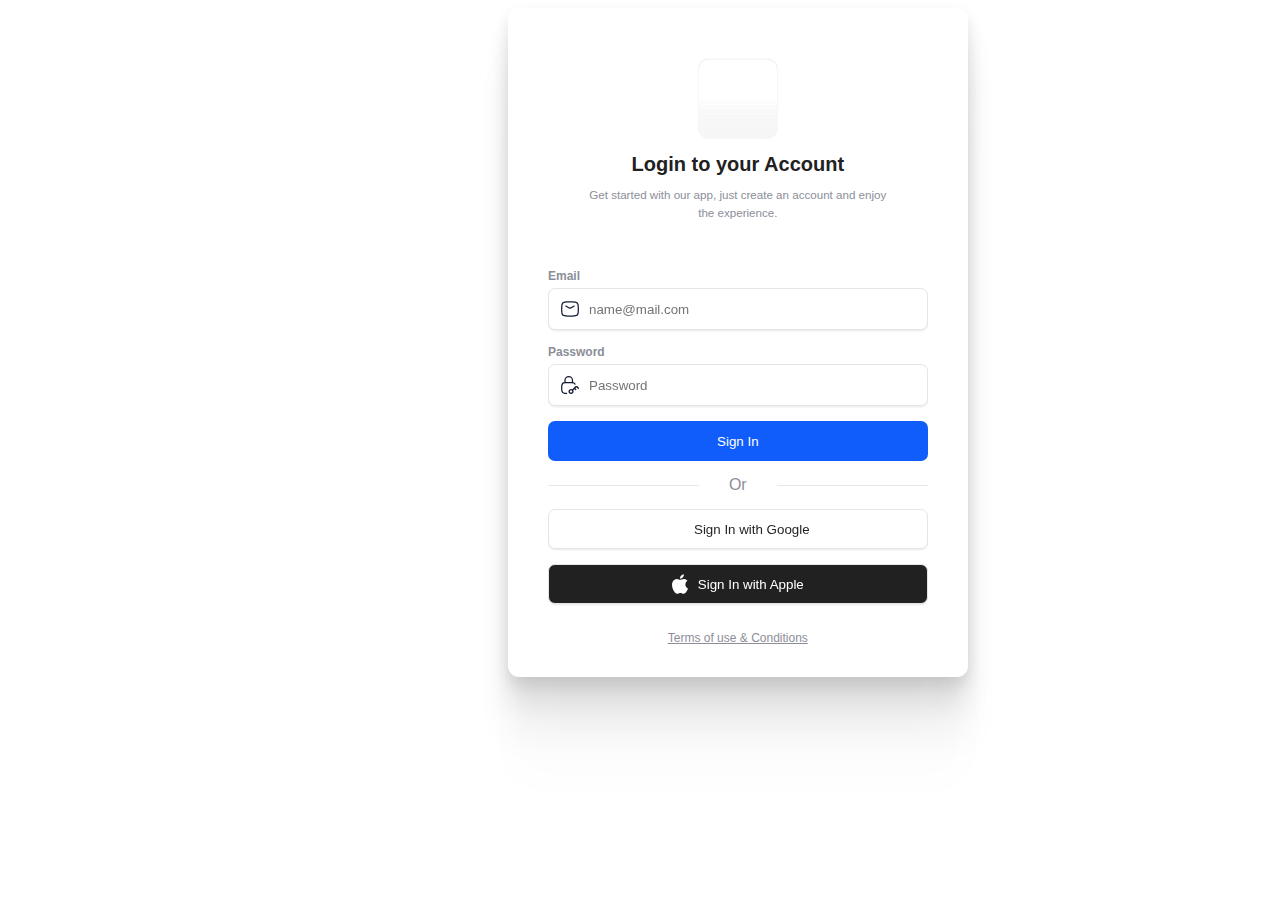
==== getMyScholarship/src/main/webapp/login.html @ 85b839ce "updated local database and added frontend" ====
<!DOCTYPE html>
<html lang="en">
<head>
    <meta charset="UTF-8">
    <meta http-equiv="X-UA-Compatible" content="IE=edge">
    <meta name="viewport" content="width=device-width, initial-scale=1.0">
    <title>LOGIN</title>
    <link rel="stylesheet" href="logins.css">
</head>
<body>
    <form class="form_container">
        <div class="logo_container"></div>
        <div class="title_container">
          <p class="title">Login to your Account</p>
          <span class="subtitle">Get started with our app, just create an account and enjoy the experience.</span>
        </div>
        <br>
        <div class="input_container">
          <label class="input_label" for="email_field">Email</label>
          <svg fill="none" viewBox="0 0 24 24" height="24" width="24" xmlns="http://www.w3.org/2000/svg" class="icon">
            <path stroke-linejoin="round" stroke-linecap="round" stroke-width="1.5" stroke="#141B34" d="M7 8.5L9.94202 10.2394C11.6572 11.2535 12.3428 11.2535 14.058 10.2394L17 8.5"></path>
            <path stroke-linejoin="round" stroke-width="1.5" stroke="#141B34" d="M2.01577 13.4756C2.08114 16.5412 2.11383 18.0739 3.24496 19.2094C4.37608 20.3448 5.95033 20.3843 9.09883 20.4634C11.0393 20.5122 12.9607 20.5122 14.9012 20.4634C18.0497 20.3843 19.6239 20.3448 20.7551 19.2094C21.8862 18.0739 21.9189 16.5412 21.9842 13.4756C22.0053 12.4899 22.0053 11.5101 21.9842 10.5244C21.9189 7.45886 21.8862 5.92609 20.7551 4.79066C19.6239 3.65523 18.0497 3.61568 14.9012 3.53657C12.9607 3.48781 11.0393 3.48781 9.09882 3.53656C5.95033 3.61566 4.37608 3.65521 3.24495 4.79065C2.11382 5.92608 2.08114 7.45885 2.01576 10.5244C1.99474 11.5101 1.99475 12.4899 2.01577 13.4756Z"></path>
          </svg>
          <input placeholder="name@mail.com" title="Inpit title" name="input-name" type="text" class="input_field" id="email_field">
        </div>
        <div class="input_container">
          <label class="input_label" for="password_field">Password</label>
          <svg fill="none" viewBox="0 0 24 24" height="24" width="24" xmlns="http://www.w3.org/2000/svg" class="icon">
            <path stroke-linecap="round" stroke-width="1.5" stroke="#141B34" d="M18 11.0041C17.4166 9.91704 16.273 9.15775 14.9519 9.0993C13.477 9.03404 11.9788 9 10.329 9C8.67911 9 7.18091 9.03404 5.70604 9.0993C3.95328 9.17685 2.51295 10.4881 2.27882 12.1618C2.12602 13.2541 2 14.3734 2 15.5134C2 16.6534 2.12602 17.7727 2.27882 18.865C2.51295 20.5387 3.95328 21.8499 5.70604 21.9275C6.42013 21.9591 7.26041 21.9834 8 22"></path>
            <path stroke-linejoin="round" stroke-linecap="round" stroke-width="1.5" stroke="#141B34" d="M6 9V6.5C6 4.01472 8.01472 2 10.5 2C12.9853 2 15 4.01472 15 6.5V9"></path>
            <path fill="#141B34" d="M21.2046 15.1045L20.6242 15.6956V15.6956L21.2046 15.1045ZM21.4196 16.4767C21.7461 16.7972 22.2706 16.7924 22.5911 16.466C22.9116 16.1395 22.9068 15.615 22.5804 15.2945L21.4196 16.4767ZM18.0228 15.1045L17.4424 14.5134V14.5134L18.0228 15.1045ZM18.2379 18.0387C18.5643 18.3593 19.0888 18.3545 19.4094 18.028C19.7299 17.7016 19.7251 17.1771 19.3987 16.8565L18.2379 18.0387ZM14.2603 20.7619C13.7039 21.3082 12.7957 21.3082 12.2394 20.7619L11.0786 21.9441C12.2794 23.1232 14.2202 23.1232 15.4211 21.9441L14.2603 20.7619ZM12.2394 20.7619C11.6914 20.2239 11.6914 19.358 12.2394 18.82L11.0786 17.6378C9.86927 18.8252 9.86927 20.7567 11.0786 21.9441L12.2394 20.7619ZM12.2394 18.82C12.7957 18.2737 13.7039 18.2737 14.2603 18.82L15.4211 17.6378C14.2202 16.4587 12.2794 16.4587 11.0786 17.6378L12.2394 18.82ZM14.2603 18.82C14.8082 19.358 14.8082 20.2239 14.2603 20.7619L15.4211 21.9441C16.6304 20.7567 16.6304 18.8252 15.4211 17.6378L14.2603 18.82ZM20.6242 15.6956L21.4196 16.4767L22.5804 15.2945L21.785 14.5134L20.6242 15.6956ZM15.4211 18.82L17.8078 16.4767L16.647 15.2944L14.2603 17.6377L15.4211 18.82ZM17.8078 16.4767L18.6032 15.6956L17.4424 14.5134L16.647 15.2945L17.8078 16.4767ZM16.647 16.4767L18.2379 18.0387L19.3987 16.8565L17.8078 15.2945L16.647 16.4767ZM21.785 14.5134C21.4266 14.1616 21.0998 13.8383 20.7993 13.6131C20.4791 13.3732 20.096 13.1716 19.6137 13.1716V14.8284C19.6145 14.8284 19.619 14.8273 19.6395 14.8357C19.6663 14.8466 19.7183 14.8735 19.806 14.9391C19.9969 15.0822 20.2326 15.3112 20.6242 15.6956L21.785 14.5134ZM18.6032 15.6956C18.9948 15.3112 19.2305 15.0822 19.4215 14.9391C19.5091 14.8735 19.5611 14.8466 19.5879 14.8357C19.6084 14.8273 19.6129 14.8284 19.6137 14.8284V13.1716C19.1314 13.1716 18.7483 13.3732 18.4281 13.6131C18.1276 13.8383 17.8008 14.1616 17.4424 14.5134L18.6032 15.6956Z"></path>
          </svg>
          <input placeholder="Password" title="Inpit title" name="input-name" type="password" class="input_field" id="password_field">
        </div>
        <button title="Sign In" type="submit" class="sign-in_btn">
          <span>Sign In</span>
        </button>
      
        <div class="separator">
          <hr class="line">
          <span>Or</span>
          <hr class="line">
        </div>
        <button title="Sign In" type="submit" class="sign-in_ggl">
          <svg height="18" width="18" viewBox="0 0 32 32" xmlns:xlink="http://www.w3.org/1999/xlink" xmlns="http://www.w3.org/2000/svg">
            <defs>
              <path d="M44.5 20H24v8.5h11.8C34.7 33.9 30.1 37 24 37c-7.2 0-13-5.8-13-13s5.8-13 13-13c3.1 0 5.9 1.1 8.1 2.9l6.4-6.4C34.6 4.1 29.6 2 24 2 11.8 2 2 11.8 2 24s9.8 22 22 22c11 0 21-8 21-22 0-1.3-.2-2.7-.5-4z" id="A"></path>
            </defs>
            <clipPath id="B">
              
            </clipPath>
            <g transform="matrix(.727273 0 0 .727273 -.954545 -1.45455)">
              <path fill="#fbbc05" clip-path="url(#B)" d="M0 37V11l17 13z"></path>
              <path fill="#ea4335" clip-path="url(#B)" d="M0 11l17 13 7-6.1L48 14V0H0z"></path>
              <path fill="#34a853" clip-path="url(#B)" d="M0 37l30-23 7.9 1L48 0v48H0z"></path>
              <path fill="#4285f4" clip-path="url(#B)" d="M48 48L17 24l-4-3 35-10z"></path>
            </g>
          </svg>
          <span>Sign In with Google</span>
        </button>
        <button title="Sign In" type="submit" class="sign-in_apl">
          <svg preserveAspectRatio="xMidYMid" version="1.1" viewBox="0 0 256 315" height="20px" width="16px" xmlns:xlink="http://www.w3.org/1999/xlink" xmlns="http://www.w3.org/2000/svg">
            <g>
              <path fill="#ffffff" d="M213.803394,167.030943 C214.2452,214.609646 255.542482,230.442639 256,230.644727 C255.650812,231.761357 249.401383,253.208293 234.24263,275.361446 C221.138555,294.513969 207.538253,313.596333 186.113759,313.991545 C165.062051,314.379442 158.292752,301.507828 134.22469,301.507828 C110.163898,301.507828 102.642899,313.596301 82.7151126,314.379442 C62.0350407,315.16201 46.2873831,293.668525 33.0744079,274.586162 C6.07529317,235.552544 -14.5576169,164.286328 13.147166,116.18047 C26.9103111,92.2909053 51.5060917,77.1630356 78.2026125,76.7751096 C98.5099145,76.3877456 117.677594,90.4371851 130.091705,90.4371851 C142.497945,90.4371851 165.790755,73.5415029 190.277627,76.0228474 C200.528668,76.4495055 229.303509,80.1636878 247.780625,107.209389 C246.291825,108.132333 213.44635,127.253405 213.803394,167.030988 M174.239142,50.1987033 C185.218331,36.9088319 192.607958,18.4081019 190.591988,0 C174.766312,0.636050225 155.629514,10.5457909 144.278109,23.8283506 C134.10507,35.5906758 125.195775,54.4170275 127.599657,72.4607932 C145.239231,73.8255433 163.259413,63.4970262 174.239142,50.1987249"></path>
            </g>
          </svg>
          <span>Sign In with Apple</span>
        </button>
        <p class="note">Terms of use &amp; Conditions</p>
      </form>
</body>
</html>
---- getMyScholarship/src/main/webapp/logins.css ----
.form_container {
    width: fit-content;
    height: fit-content;
    display: flex;
    flex-direction: column;
    align-items: center;
    justify-content: center;
    gap: 15px;
    padding: 50px 40px 20px 40px;
    background-color: #ffffff;
    box-shadow: 0px 106px 42px rgba(0, 0, 0, 0.01),
      0px 59px 36px rgba(0, 0, 0, 0.05), 0px 26px 26px rgba(0, 0, 0, 0.09),
      0px 7px 15px rgba(0, 0, 0, 0.1), 0px 0px 0px rgba(0, 0, 0, 0.1);
    border-radius: 11px;
    font-family: "Inter", sans-serif;
    margin-left: 500px;
  }
  
  .logo_container {
    box-sizing: border-box;
    width: 80px;
    height: 80px;
    background: linear-gradient(180deg, rgba(248, 248, 248, 0) 50%, #F8F8F888 100%);
    border: 1px solid #F7F7F8;
    filter: drop-shadow(0px 0.5px 0.5px #EFEFEF) drop-shadow(0px 1px 0.5px rgba(239, 239, 239, 0.5));
    border-radius: 11px;
  }
  
  .title_container {
    display: flex;
    flex-direction: column;
    align-items: center;
    justify-content: center;
    gap: 10px;
  }
  
  .title {
    margin: 0;
    font-size: 1.25rem;
    font-weight: 700;
    color: #212121;
  }
  
  .subtitle {
    font-size: 0.725rem;
    max-width: 80%;
    text-align: center;
    line-height: 1.1rem;
    color: #8B8E98
  }
  
  .input_container {
    width: 100%;
    height: fit-content;
    position: relative;
    display: flex;
    flex-direction: column;
    gap: 5px;
  }
  
  .icon {
    width: 20px;
    position: absolute;
    z-index: 99;
    left: 12px;
    bottom: 9px;
  }
  
  .input_label {
    font-size: 0.75rem;
    color: #8B8E98;
    font-weight: 600;
  }
  
  .input_field {
    width: auto;
    height: 40px;
    padding: 0 0 0 40px;
    border-radius: 7px;
    outline: none;
    border: 1px solid #e5e5e5;
    filter: drop-shadow(0px 1px 0px #efefef)
      drop-shadow(0px 1px 0.5px rgba(239, 239, 239, 0.5));
    transition: all 0.3s cubic-bezier(0.15, 0.83, 0.66, 1);
  }
  
  .input_field:focus {
    border: 1px solid transparent;
    box-shadow: 0px 0px 0px 2px #242424;
    background-color: transparent;
  }
  
  .sign-in_btn {
    width: 100%;
    height: 40px;
    border: 0;
    background: #115DFC;
    border-radius: 7px;
    outline: none;
    color: #ffffff;
    cursor: pointer;
  }
  
  .sign-in_ggl {
    width: 100%;
    height: 40px;
    display: flex;
    align-items: center;
    justify-content: center;
    gap: 10px;
    background: #ffffff;
    border-radius: 7px;
    outline: none;
    color: #242424;
    border: 1px solid #e5e5e5;
    filter: drop-shadow(0px 1px 0px #efefef)
      drop-shadow(0px 1px 0.5px rgba(239, 239, 239, 0.5));
    cursor: pointer;
  }
  
  .sign-in_apl {
    width: 100%;
    height: 40px;
    display: flex;
    align-items: center;
    justify-content: center;
    gap: 10px;
    background: #212121;
    border-radius: 7px;
    outline: none;
    color: #ffffff;
    border: 1px solid #e5e5e5;
    filter: drop-shadow(0px 1px 0px #efefef)
      drop-shadow(0px 1px 0.5px rgba(239, 239, 239, 0.5));
    cursor: pointer;
  }
  
  .separator {
    width: 100%;
    display: flex;
    align-items: center;
    justify-content: center;
    gap: 30px;
    color: #8B8E98;
  }
  
  .separator .line {
    display: block;
    width: 100%;
    height: 1px;
    border: 0;
    background-color: #e8e8e8;
  }
  
  .note {
    font-size: 0.75rem;
    color: #8B8E98;
    text-decoration: underline;
  }
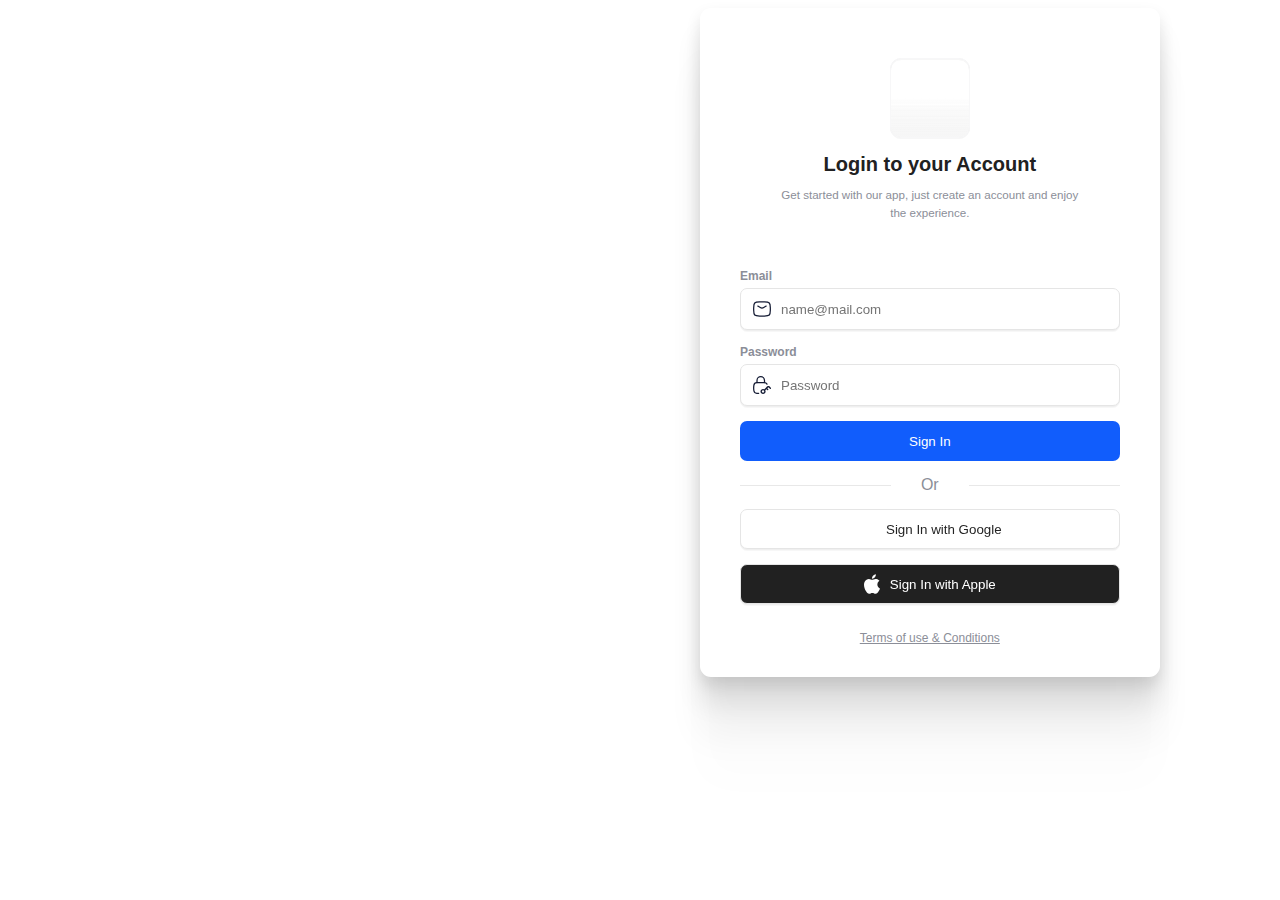
==== commit 5da039e8: "Project Maintainance" ====
--- a/getMyScholarship/src/main/webapp/login.html
+++ b/getMyScholarship/src/main/webapp/login.html
@@ -6,68 +6,85 @@
     <meta name="viewport" content="width=device-width, initial-scale=1.0">
     <title>LOGIN</title>
     <link rel="stylesheet" href="logins.css">
+    <script>
+        function redirectToUpdatePage() {
+            window.location.href = "update.html";
+        }
+    </script>
 </head>
-<body>
-    <form class="form_container">
-        <div class="logo_container"></div>
-        <div class="title_container">
-          <p class="title">Login to your Account</p>
-          <span class="subtitle">Get started with our app, just create an account and enjoy the experience.</span>
-        </div>
-        <br>
-        <div class="input_container">
-          <label class="input_label" for="email_field">Email</label>
-          <svg fill="none" viewBox="0 0 24 24" height="24" width="24" xmlns="http://www.w3.org/2000/svg" class="icon">
+<body style="align-items: center; margin-left:200px;">
+<form class="form_container">
+    <div class="logo_container"></div>
+    <div class="title_container">
+        <p class="title">Login to your Account</p>
+        <span class="subtitle">Get started with our app, just create an account and enjoy the experience.</span>
+    </div>
+    <br>
+    <div class="input_container">
+        <label class="input_label" >Email</label>
+        <svg fill="none" viewBox="0 0 24 24" height="24" width="24" xmlns="http://www.w3.org/2000/svg" class="icon">
             <path stroke-linejoin="round" stroke-linecap="round" stroke-width="1.5" stroke="#141B34" d="M7 8.5L9.94202 10.2394C11.6572 11.2535 12.3428 11.2535 14.058 10.2394L17 8.5"></path>
             <path stroke-linejoin="round" stroke-width="1.5" stroke="#141B34" d="M2.01577 13.4756C2.08114 16.5412 2.11383 18.0739 3.24496 19.2094C4.37608 20.3448 5.95033 20.3843 9.09883 20.4634C11.0393 20.5122 12.9607 20.5122 14.9012 20.4634C18.0497 20.3843 19.6239 20.3448 20.7551 19.2094C21.8862 18.0739 21.9189 16.5412 21.9842 13.4756C22.0053 12.4899 22.0053 11.5101 21.9842 10.5244C21.9189 7.45886 21.8862 5.92609 20.7551 4.79066C19.6239 3.65523 18.0497 3.61568 14.9012 3.53657C12.9607 3.48781 11.0393 3.48781 9.09882 3.53656C5.95033 3.61566 4.37608 3.65521 3.24495 4.79065C2.11382 5.92608 2.08114 7.45885 2.01576 10.5244C1.99474 11.5101 1.99475 12.4899 2.01577 13.4756Z"></path>
-          </svg>
-          <input placeholder="name@mail.com" title="Inpit title" name="input-name" type="text" class="input_field" id="email_field">
-        </div>
-        <div class="input_container">
-          <label class="input_label" for="password_field">Password</label>
-          <svg fill="none" viewBox="0 0 24 24" height="24" width="24" xmlns="http://www.w3.org/2000/svg" class="icon">
+        </svg>
+        <input placeholder="name@mail.com" title="Input title" name="input-name" type="text" class="input_field" id="email_field">
+    </div>
+    <div class="input_container">
+        <label class="input_label" >Password</label>
+        <svg fill="none" viewBox="0 0 24 24" height="24" width="24" xmlns="http://www.w3.org/2000/svg" class="icon">
             <path stroke-linecap="round" stroke-width="1.5" stroke="#141B34" d="M18 11.0041C17.4166 9.91704 16.273 9.15775 14.9519 9.0993C13.477 9.03404 11.9788 9 10.329 9C8.67911 9 7.18091 9.03404 5.70604 9.0993C3.95328 9.17685 2.51295 10.4881 2.27882 12.1618C2.12602 13.2541 2 14.3734 2 15.5134C2 16.6534 2.12602 17.7727 2.27882 18.865C2.51295 20.5387 3.95328 21.8499 5.70604 21.9275C6.42013 21.9591 7.26041 21.9834 8 22"></path>
             <path stroke-linejoin="round" stroke-linecap="round" stroke-width="1.5" stroke="#141B34" d="M6 9V6.5C6 4.01472 8.01472 2 10.5 2C12.9853 2 15 4.01472 15 6.5V9"></path>
             <path fill="#141B34" d="M21.2046 15.1045L20.6242 15.6956V15.6956L21.2046 15.1045ZM21.4196 16.4767C21.7461 16.7972 22.2706 16.7924 22.5911 16.466C22.9116 16.1395 22.9068 15.615 22.5804 15.2945L21.4196 16.4767ZM18.0228 15.1045L17.4424 14.5134V14.5134L18.0228 15.1045ZM18.2379 18.0387C18.5643 18.3593 19.0888 18.3545 19.4094 18.028C19.7299 17.7016 19.7251 17.1771 19.3987 16.8565L18.2379 18.0387ZM14.2603 20.7619C13.7039 21.3082 12.7957 21.3082 12.2394 20.7619L11.0786 21.9441C12.2794 23.1232 14.2202 23.1232 15.4211 21.9441L14.2603 20.7619ZM12.2394 20.7619C11.6914 20.2239 11.6914 19.358 12.2394 18.82L11.0786 17.6378C9.86927 18.8252 9.86927 20.7567 11.0786 21.9441L12.2394 20.7619ZM12.2394 18.82C12.7957 18.2737 13.7039 18.2737 14.2603 18.82L15.4211 17.6378C14.2202 16.4587 12.2794 16.4587 11.0786 17.6378L12.2394 18.82ZM14.2603 18.82C14.8082 19.358 14.8082 20.2239 14.2603 20.7619L15.4211 21.9441C16.6304 20.7567 16.6304 18.8252 15.4211 17.6378L14.2603 18.82ZM20.6242 15.6956L21.4196 16.4767L22.5804 15.2945L21.785 14.5134L20.6242 15.6956ZM15.4211 18.82L17.8078 16.4767L16.647 15.2944L14.2603 17.6377L15.4211 18.82ZM17.8078 16.4767L18.6032 15.6956L17.4424 14.5134L16.647 15.2945L17.8078 16.4767ZM16.647 16.4767L18.2379 18.0387L19.3987 16.8565L17.8078 15.2945L16.647 16.4767ZM21.785 14.5134C21.4266 14.1616 21.0998 13.8383 20.7993 13.6131C20.4791 13.3732 20.096 13.1716 19.6137 13.1716V14.8284C19.6145 14.8284 19.619 14.8273 19.6395 14.8357C19.6663 14.8466 19.7183 14.8735 19.806 14.9391C19.9969 15.0822 20.2326 15.3112 20.6242 15.6956L21.785 14.5134ZM18.6032 15.6956C18.9948 15.3112 19.2305 15.0822 19.4215 14.9391C19.5091 14.8735 19.5611 14.8466 19.5879 14.8357C19.6084 14.8273 19.6129 14.8284 19.6137 14.8284V13.1716C19.1314 13.1716 18.7483 13.3732 18.4281 13.6131C18.1276 13.8383 17.8008 14.1616 17.4424 14.5134L18.6032 15.6956Z"></path>
-          </svg>
-          <input placeholder="Password" title="Inpit title" name="input-name" type="password" class="input_field" id="password_field">
-        </div>
-        <button title="Sign In" type="submit" class="sign-in_btn">
-          <span>Sign In</span>
-        </button>
-      
-        <div class="separator">
-          <hr class="line">
-          <span>Or</span>
-          <hr class="line">
-        </div>
-        <button title="Sign In" type="submit" class="sign-in_ggl">
-          <svg height="18" width="18" viewBox="0 0 32 32" xmlns:xlink="http://www.w3.org/1999/xlink" xmlns="http://www.w3.org/2000/svg">
+        </svg>
+        <input placeholder="Password" title="Input title" name="input-name" type="password" class="input_field" id="password_field">
+
+    </div>
+<!--    <a href="update.html" class="input_container" style="margin-top: 20px;">-->
+<!--        <button title="Sign In" type="submit" class="sign-in_btn">-->
+<!--            <span>Sign In</span>-->
+<!--        </button>-->
+<!--        -->
+<!--    </a>-->
+
+    <button title="Sign In" type="button" class="sign-in_btn" onclick="redirectToUpdatePage()">
+        <span>Sign In</span>
+
+    </button>
+
+    <div class="separator">
+        <hr class="line">
+        <span>Or</span>
+        <hr class="line">
+    </div>
+    <button title="Sign In" type="submit" class="sign-in_ggl">
+        <svg height="18" width="18" viewBox="0 0 32 32" xmlns:xlink="http://www.w3.org/1999/xlink" xmlns="http://www.w3.org/2000/svg">
             <defs>
-              <path d="M44.5 20H24v8.5h11.8C34.7 33.9 30.1 37 24 37c-7.2 0-13-5.8-13-13s5.8-13 13-13c3.1 0 5.9 1.1 8.1 2.9l6.4-6.4C34.6 4.1 29.6 2 24 2 11.8 2 2 11.8 2 24s9.8 22 22 22c11 0 21-8 21-22 0-1.3-.2-2.7-.5-4z" id="A"></path>
+                <path d="M44.5 20H24v8.5h11.8C34.7 33.9 30.1 37 24 37c-7.2 0-13-5.8-13-13s5.8-13 13-13c3.1 0 5.9 1.1 8.1 2.9l6.4-6.4C34.6 4.1 29.6 2 24 2 11.8 2 2 11.8 2 24s9.8 22 22 22c11 0 21-8 21-22 0-1.3-.2-2.7-.5-4z" id="A"></path>
             </defs>
             <clipPath id="B">
-              
+
             </clipPath>
             <g transform="matrix(.727273 0 0 .727273 -.954545 -1.45455)">
-              <path fill="#fbbc05" clip-path="url(#B)" d="M0 37V11l17 13z"></path>
-              <path fill="#ea4335" clip-path="url(#B)" d="M0 11l17 13 7-6.1L48 14V0H0z"></path>
-              <path fill="#34a853" clip-path="url(#B)" d="M0 37l30-23 7.9 1L48 0v48H0z"></path>
-              <path fill="#4285f4" clip-path="url(#B)" d="M48 48L17 24l-4-3 35-10z"></path>
+                <path fill="#fbbc05" clip-path="url(#B)" d="M0 37V11l17 13z"></path>
+                <path fill="#ea4335" clip-path="url(#B)" d="M0 11l17 13 7-6.1L48 14V0H0z"></path>
+                <path fill="#34a853" clip-path="url(#B)" d="M0 37l30-23 7.9 1L48 0v48H0z"></path>
+                <path fill="#4285f4" clip-path="url(#B)" d="M48 48L17 24l-4-3 35-10z"></path>
             </g>
-          </svg>
-          <span>Sign In with Google</span>
-        </button>
-        <button title="Sign In" type="submit" class="sign-in_apl">
-          <svg preserveAspectRatio="xMidYMid" version="1.1" viewBox="0 0 256 315" height="20px" width="16px" xmlns:xlink="http://www.w3.org/1999/xlink" xmlns="http://www.w3.org/2000/svg">
+        </svg>
+        <span>Sign In with Google</span>
+    </button>
+    <button title="Sign In" type="submit" class="sign-in_apl">
+        <svg preserveAspectRatio="xMidYMid" version="1.1" viewBox="0 0 256 315" height="20px" width="16px" xmlns:xlink="http://www.w3.org/1999/xlink" xmlns="http://www.w3.org/2000/svg">
             <g>
-              <path fill="#ffffff" d="M213.803394,167.030943 C214.2452,214.609646 255.542482,230.442639 256,230.644727 C255.650812,231.761357 249.401383,253.208293 234.24263,275.361446 C221.138555,294.513969 207.538253,313.596333 186.113759,313.991545 C165.062051,314.379442 158.292752,301.507828 134.22469,301.507828 C110.163898,301.507828 102.642899,313.596301 82.7151126,314.379442 C62.0350407,315.16201 46.2873831,293.668525 33.0744079,274.586162 C6.07529317,235.552544 -14.5576169,164.286328 13.147166,116.18047 C26.9103111,92.2909053 51.5060917,77.1630356 78.2026125,76.7751096 C98.5099145,76.3877456 117.677594,90.4371851 130.091705,90.4371851 C142.497945,90.4371851 165.790755,73.5415029 190.277627,76.0228474 C200.528668,76.4495055 229.303509,80.1636878 247.780625,107.209389 C246.291825,108.132333 213.44635,127.253405 213.803394,167.030988 M174.239142,50.1987033 C185.218331,36.9088319 192.607958,18.4081019 190.591988,0 C174.766312,0.636050225 155.629514,10.5457909 144.278109,23.8283506 C134.10507,35.5906758 125.195775,54.4170275 127.599657,72.4607932 C145.239231,73.8255433 163.259413,63.4970262 174.239142,50.1987249"></path>
+                <path fill="#ffffff" d="M213.803394,167.030943 C214.2452,214.609646 255.542482,230.442639 256,230.644727 C255.650812,231.761357 249.401383,253.208293 234.24263,275.361446 C221.138555,294.513969 207.538253,313.596333 186.113759,313.991545 C165.062051,314.379442 158.292752,301.507828 134.22469,301.507828 C110.163898,301.507828 102.642899,313.596301 82.7151126,314.379442 C62.0350407,315.16201 46.2873831,293.668525 33.0744079,274.586162 C6.07529317,235.552544 -14.5576169,164.286328 13.147166,116.18047 C26.9103111,92.2909053 51.5060917,77.1630356 78.2026125,76.7751096 C98.5099145,76.3877456 117.677594,90.4371851 130.091705,90.4371851 C142.497945,90.4371851 165.790755,73.5415029 190.277627,76.0228474 C200.528668,76.4495055 229.303509,80.1636878 247.780625,107.209389 C246.291825,108.132333 213.44635,127.253405 213.803394,167.030988 M174.239142,50.1987033 C185.218331,36.9088319 192.607958,18.4081019 190.591988,0 C174.766312,0.636050225 155.629514,10.5457909 144.278109,23.8283506 C134.10507,35.5906758 125.195775,54.4170275 127.599657,72.4607932 C145.239231,73.8255433 163.259413,63.4970262 174.239142,50.1987249"></path>
             </g>
-          </svg>
-          <span>Sign In with Apple</span>
-        </button>
-        <p class="note">Terms of use &amp; Conditions</p>
-      </form>
+        </svg>
+        <span>Sign In with Apple</span>
+    </button>
+    <p class="note">Terms of use &amp; Conditions</p>
+
+</form>
+
 </body>
+
 </html>
 
